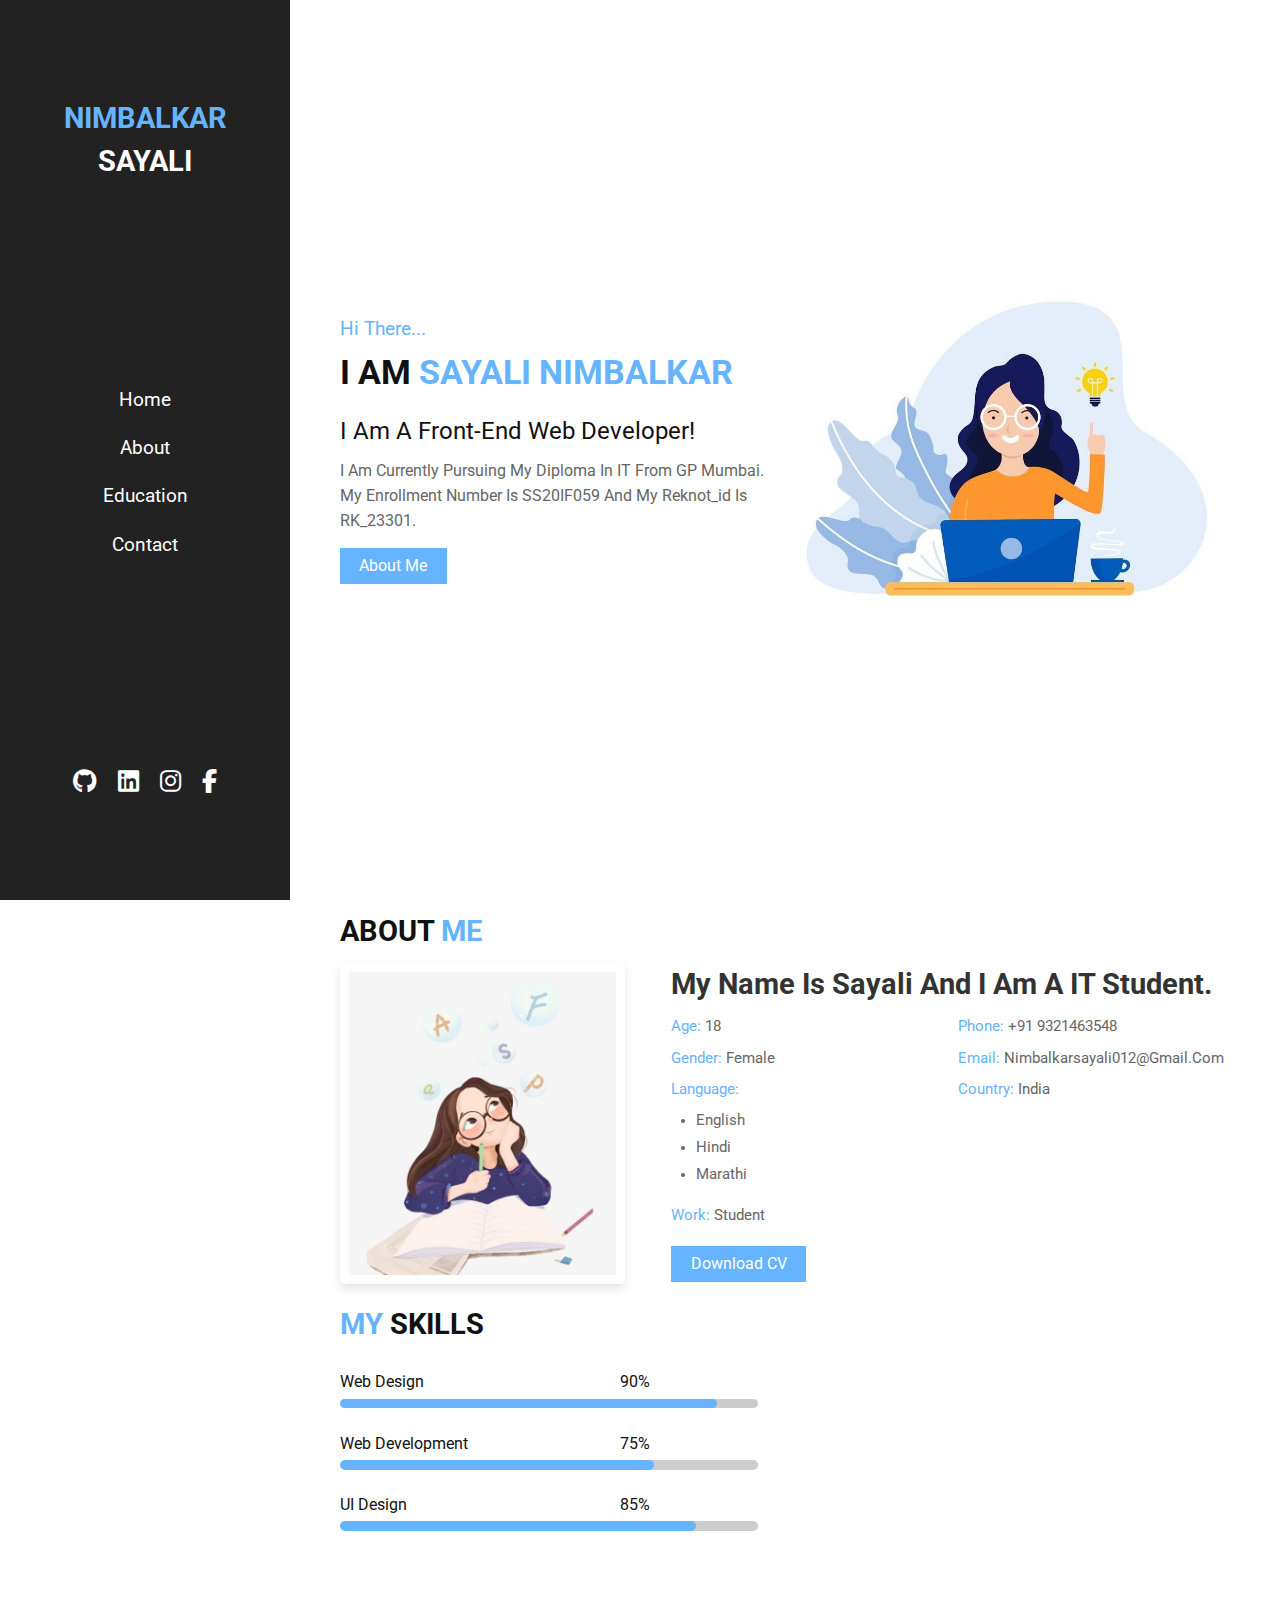
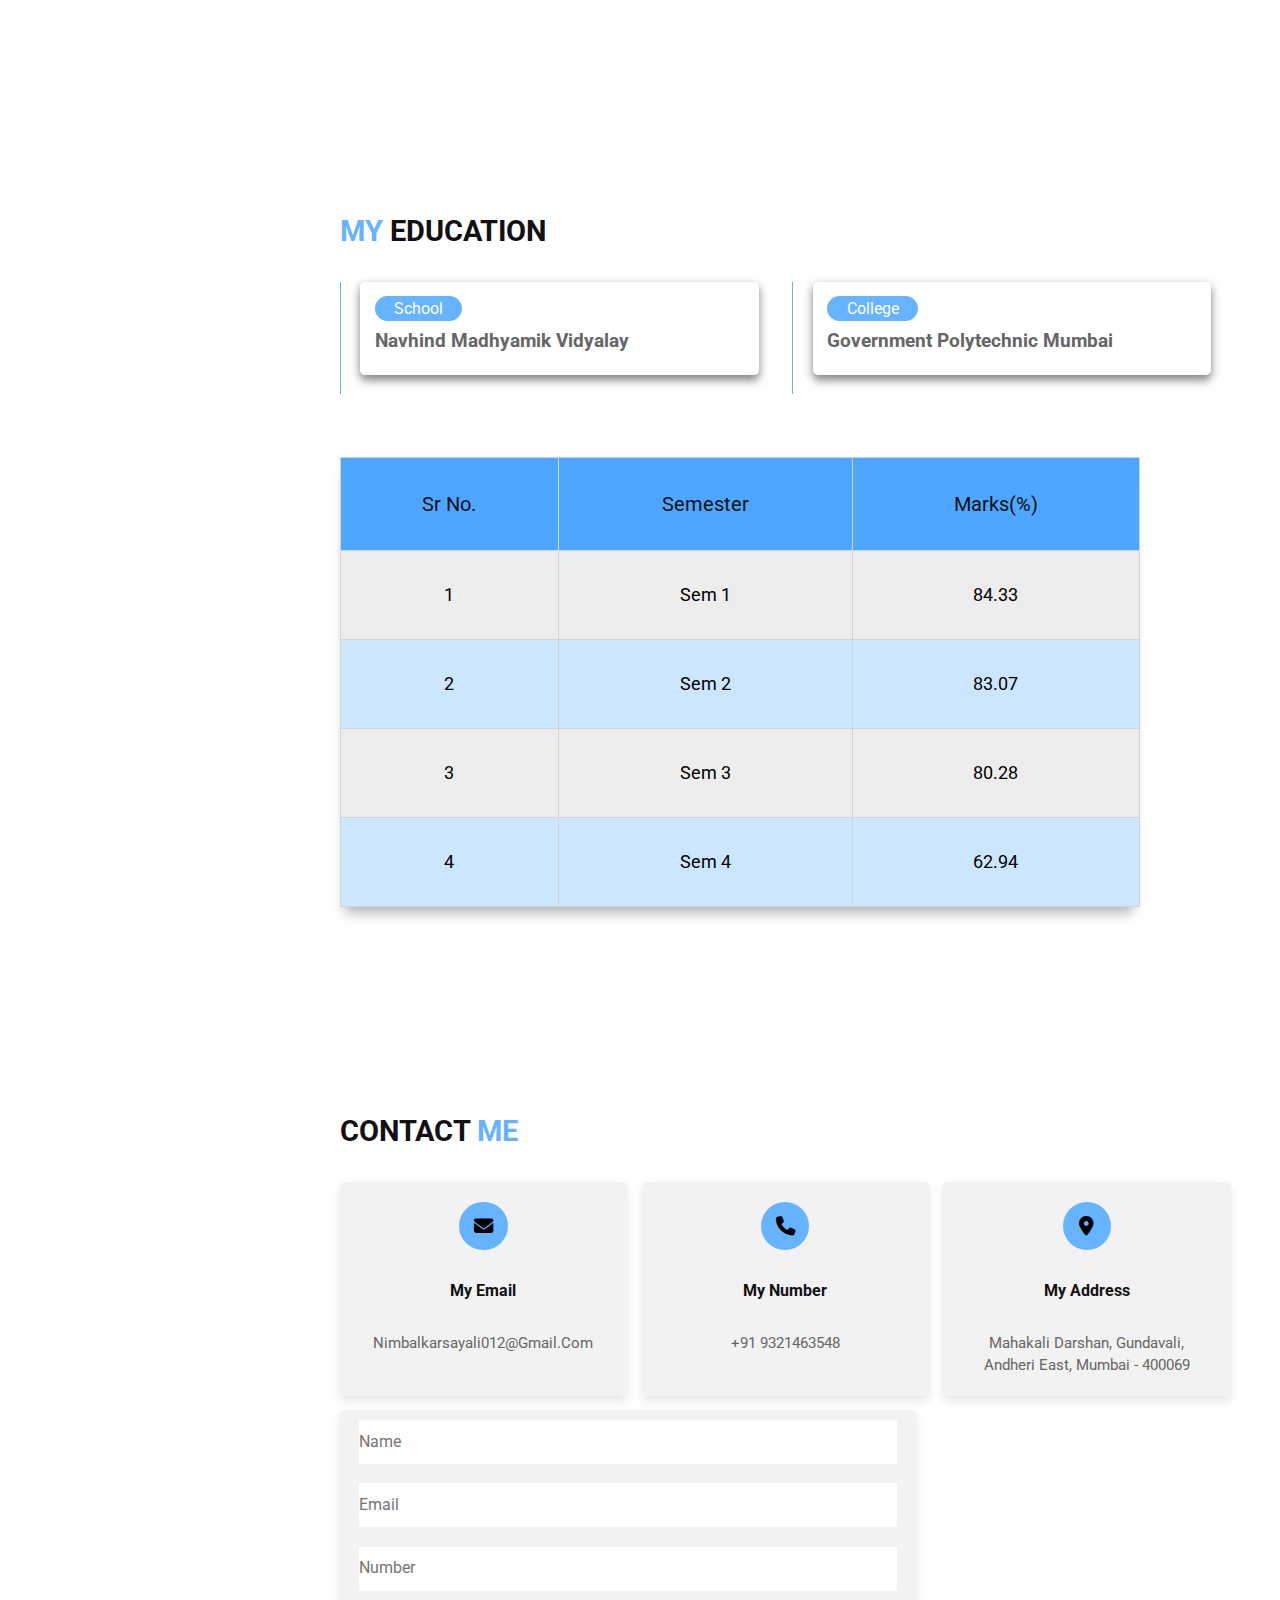
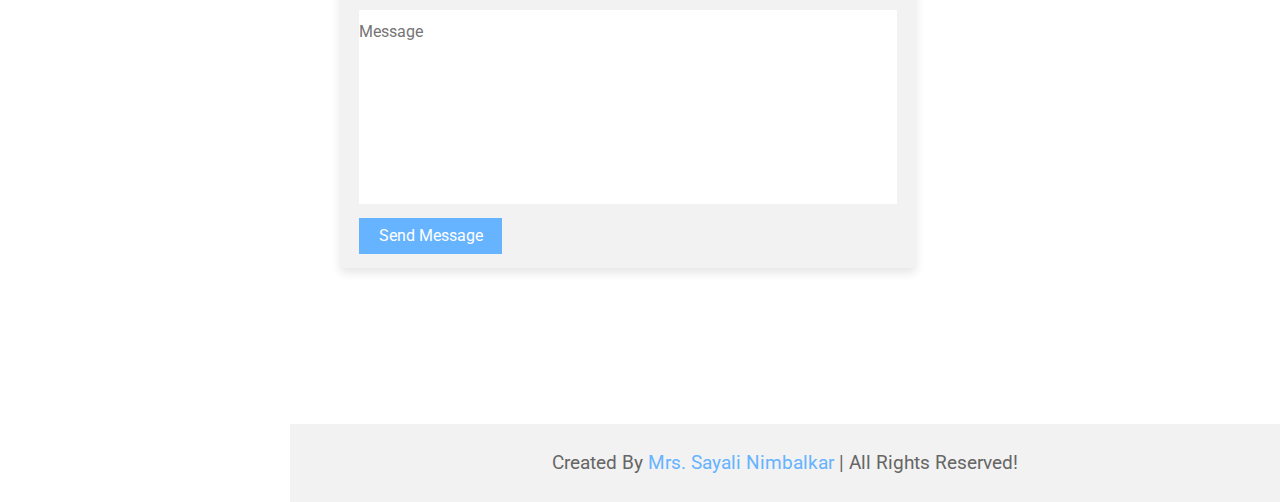
==== index.html @ c4626b8e "save it to github" ====
<!DOCTYPE html>
<html lang="en">
<head>
    <meta charset="UTF-8">
    <meta http-equiv="X-UA-Compatible" content="IE=edge">
    <meta name="viewport" content="width=device-width, initial-scale=1.0">
    <title>Portfolio</title>
     
    <link rel="stylesheet" href="https://cdnjs.cloudflare.com/ajax/libs/font-awesome/6.2.1/css/all.min.css">
    <link rel="stylesheet" href="style.css">
</head>
<body>

    <div id="menu-bars" class="fas fa-bars"></div>
    <header>
        <a href="#" class="logo"><span>Nimbalkar</span> Sayali </a>

        <nav class="navbar">
            <a href="#home">home</a>
            <a href="#about">about</a>
            <a href="#education">education</a>
            <a href="#contact">contact</a>
        </nav>

        <div class="follow">
            <a href="https://github.com/SayaliNimbalkarr" class="fab fa-github"></a>
            <a href="https://www.linkedin.com/in/sayali-nimbalkar" class="fab fa-linkedin"></a>
            <a href="https://www.instagram.com/sayaliii.21/" class="fab fa-instagram"></a>
            <a href="https://www.facebook.com/sayalinimbalkar.21/" class="fab fa-facebook-f"></a> 
        </div>
    </header>

    
    <section class="home" id="home">
        <div class="content">
            <span class="hi">Hi there...</span>
            <h3> I am <span> Sayali Nimbalkar </span> </h3>
            <p class="info"> I am a front-end web developer! </p>
            <p class="text"> I am currently pursuing my diploma in IT from GP Mumbai.
                My enrollment number is SS20IF059 and my Reknot_id is
                RK_23301. </p>
            <a href="#about" class="btn">About me</a>
        </div>

        <div class="image">
            <img src="images/h-img.jpg" alt="">
        </div>

    </section> 


    <section class="about" id="about">
        <h1 class="heading"> about <span> me </span> </h1>

        <div class="row-1">
            <div class="image">
                <img src="images/a-img.jpg" alt="">
            </div>

            <div class="content">
                <h3> my name is sayali and i am a IT student. </h3>
        
                <div class="box-container">
                    <div class="box">
                        <p> <span> age: </span> 18 </p>
                        <p> <span> gender: </span> female </p>
                        <p> <span> language: </span> <ul><li>english</li> <li>hindi</li> <li>marathi</li></ul> </p>
                        <p> <span> work: </span> student </p>
                    </div>
                    <div class="box">
                        <p> <span> phone: </span> +91 9321463548 </p>
                        <p> <span> email: </span> nimbalkarsayali012@gmail.com </p>
                        <p> <span> country: </span> india </p>
                    </div>
                </div>
                <a href="#" class="btn">download CV</a>
            </div>
        </div>

        <h1 class="heading"> <span> my </span> skills </h1>

        <div class="row-2">
            <div class="skills">
                <div class="progress">
                    <h3>web design <span> 90% </span> </h3>
                    <div class="bar"> <span></span> </div>
                </div>
                <div class="progress">
                    <h3>web development <span> 75% </span> </h3>
                    <div class="bar"> <span></span> </div>
                </div>
                <div class="progress">
                    <h3>UI design <span> 85% </span> </h3>
                    <div class="bar"> <span></span> </div>
                </div>
            </div>
        </div>
    </section>


    <section class="education" id="education">
        <h1 class="heading"> <span> my </span> education </h1>

        <div class="box-container">
            <div class="box"> 
                <div class="content">
                    <span>school</span>
                    <h3>navhind madhyamik vidyalay</h3>
                </div>
            </div>
            <div class="box"> 
                <div class="content">
                    <span>college</span>
                    <h3>government polytechnic mumbai</h3>
                </div>
            </div>
        </div> 
        <div class="filter">

            <table>
                <tr>
                    <th>sr no.</th>
                    <th>semester</th>
                    <th>marks(%)</th>
                </tr>
                <tr>
                    <td>1</td>
                    <td>sem 1</td>
                    <td>84.33</td>
                </tr>
                <tr>
                    <td>2</td>
                    <td>sem 2</td>
                    <td>83.07</td>
                </tr>
                <tr>
                    <td>3</td>
                    <td>sem 3</td>
                    <td>80.28</td>
                </tr>
                <tr>
                    <td>4</td>
                    <td>sem 4</td>
                    <td>62.94</td>
                </tr>
            </table> 
        </div>
    </section>


    <section class="contact" id="contact">
        <h1 class="heading"> contact <span> me </span></h1>
        <div class="icons-container">
            <div class="icons">
                <i class="fas fa-envelope"></i>
                <h3>my email</h3>
                <p>nimbalkarsayali012@gmail.com</p>
            </div>
            <div class="icons">
                <i class="fas fa-phone"></i>
                <h3>my number</h3>
                <p>+91 9321463548</p>
            </div>
            <div class="icons">
                <i class="fas fa-map-marker-alt"></i>
                <h3>my address</h3>
                <p>Mahakali darshan, Gundavali, Andheri east, Mumbai - 400069</p>
            </div>
        </div>
        <div class="row">
            <form action="">
                <input type="text" placeholder="name" class="box">
                <input type="email" placeholder="email" class="box">
                <input type="number" placeholder="number" class="box">

                <textarea name="" placeholder="message" id="" cols="30" rows="10"></textarea>
                <input type="submit" class="btn" value="send message">
            </form>

            <iframe class="map" src="https://www.google.com/maps/embed?pb=!1m18!1m12!1m3!1d15079.453890916478!2d72.86097912582578!3d19.113644443059563!2m3!1f0!2f0!3f0!3m2!1i1024!2i768!4f13.1!3m3!1m2!1s0x3be7c83c05b7fc89%3A0xbe87eb057f3aafda!2sAndheri%2C%20Maharashtra%20400053!5e0!3m2!1sen!2sin!4v1674897052791!5m2!1sen!2sin" allowfullscreen="" loading="lazy"></iframe>
        </div>
    </section>


    <footer> created by <span> mrs. sayali nimbalkar </span> | all rights reserved! </footer>
    

    <script src="script.js"></script>
</body>
</html>
---- style.css ----
@import url('https://fonts.googleapis.com/css2?family=Roboto:ital,wght@0,100;0,300;0,400;1,100;1,300&display=swap');

root{
    --main-color: #66b3ff;
}
*{
    font-family: 'Roboto', sans-serif;
    margin: 0;
    padding: 0;
    box-sizing: border-box;
    outline: none;
    border: none;
    text-decoration: none;
    text-transform: capitalize;
    transition: all .2s linear;
    line-height: 1.5;
}

html{
    font-size: 60.5%;
    overflow-x: hidden;
    scroll-behavior: smooth;
}

body{
    background: #fff;
    padding-left: 30rem; 
}

section{
    padding: 1rem 5%;
    min-height: 100vh;
}

.heading{
    font-size: 3rem;
    padding-bottom: 1rem;
    color: #111;
    text-transform: uppercase;
}

.heading span{
    color: #66b3ff;
    text-transform: uppercase;
}
.btn{
    display: inline-block;
    margin-top: 1rem;
    padding: .6rem 2rem;
    background: #66b3ff;
    color: #fff;
    cursor: pointer;
    font-size: 1.7rem;
    margin-bottom: 2px;
}
.btn:hover{
    background: #111;
    letter-spacing: .2rem;
}

header{
    position: fixed;
    top: 0;
    left: 0;
    bottom: 0;
    background: #222;
    display: flex;
    align-items: center;
    justify-content: space-between;
    z-index: 1000;
    flex-flow: column;
    padding: 10rem 6rem;
    width: 30rem;
    text-align: center;
}
header .logo{
    text-transform: uppercase;
    color: #fff;
    font-size: 3rem;
    font-weight: bolder;
}
header .logo span{
    text-transform: uppercase;
    color: #66b3ff;
}
header .navbar a{
    display: block;
    font-size: 2rem;
    color: #fff;
    margin: 2rem 0;
}
header .navbar a:hover{
    letter-spacing: .2rem;
    color: #66b3ff;
}
header .follow a{
    font-size: 2.5rem;
    color: #fff;
    margin: 1rem; 
}
header .follow a:hover{
    color:#66b3ff;
    transform: scale(1.2) translateY(-5px);
}

#menu-bars{
    position: fixed;
    top: 1rem;
    right: 1rem;
    z-index: 1000;
    background: #66b3ff;
    color: #fff;
    border-radius: .5rem;
    padding: 1rem 1.5rem;
    font-size: 3rem;
    cursor: pointer;
    display: none;
}

.home{
    display: flex;
    align-items: center;
    flex-wrap: wrap;
    gap: .5rem;
}
.home .image{
    flex: 1 1 40rem;
}
.home .image img{
    width: 100%;
}
.home .content{
    flex: 1 1 40rem;
}
.home .content .hi{
    font-size: 2rem;
    color: #66b3ff;
    padding: .5rem 0;
}
.home .content h3{
    font-size: 3.5rem;
    color: #111;
    text-transform: uppercase;
    padding: .5rem 0;
}
.home .content h3 span{
    color: #66b3ff;
    text-transform: uppercase;
}
ul{
    padding-left: 2rem;
}
ul li{
    color:#666;
    font-size: 1.5rem;
    margin: .5rem;
}
.home .content .info{
    font-size: 2.5rem;
    color: #111;
    padding: .5rem 0;
    margin-top: 5px;
}
.home .content .text{
    font-size: 1.7rem;
    color: #666; 
    padding: .5rem 0;
}

.about .row-1{
    display: flex;
    flex-wrap: wrap;
    gap: 1.5rem;
    padding-bottom: 2rem;
}
.about .row-1 .image{
    flex: 1 1 25rem;
}
.about .row-1 .image img{
    height: 100%;
    width: 90%;
    object-fit: cover;
    border: 1rem solid #fff;
    border-radius: .5rem;
    box-shadow: 0 .5rem 1rem rgba(0,0,0,.1);
}
.about .row-1 .content{
    flex: 1 1 50rem;
}

.about .row-1 .content h3{
    color: #333;
    font-size: 3rem;
}
.about .row-1 .content p{
    color: #666;
    font-size: 1.5rem;
    padding: .5rem 0;
}
.about .row-1 .content .box-container{
    display: flex;
    flex-wrap: wrap;
    gap: 1.5rem;
    padding: .5rem 0; 
}
.about .row-1 .content .box-container .box{
    flex: 1 1 20rem;
}
.about .row-1 .content .box-container .box span{
    color: #66b3ff; 
}
.about .row-2{
    display: flex;
    flex-wrap: wrap;
    gap: 1.5rem;
    align-items: center;
}
.about .row-2 .skills{
    flex: 1 1 40rem;
}
.about .row-2 .skills .progress{
    padding: 1rem 0;
}
.about .row-2 .skills .progress h3{
    display: flex;
    justify-content: space-between;
    padding: .4rem 0;
    font-size: 1.7rem;
    color: #111;
    font-weight: 400;
    margin-right: 60rem;
}
.about .row-2 .skills .progress .bar{
    width: 47%;
    background: #ccc;
    overflow: hidden;
    height: 1rem;
    border-radius: 50rem;
}
.about .row-2 .skills .progress .bar span{
    display: block;
    height: 100%;
    background: #66b3ff;
    border-radius: 50rem;
}
.about .row-2 .skills .progress:nth-child(1) .bar span{
    width: 90%;
}
.about .row-2 .skills .progress:nth-child(2) .bar span{
    width: 75%;
}
.about .row-2 .skills .progress:nth-child(3) .bar span{
    width: 85%;
}
.about .row-2 .box-container{
    flex: 1 1 40rem;
}

.education .box-container{
    display: flex;
    flex-wrap: wrap;
    gap: 1.5rem;
}
.education .box-container .box{
    position: relative;
    flex: 1 1 33rem;
    border-left: .2rem solid #66b3ff;
    padding-left: 2rem;
    padding-right: 2rem;
    padding-bottom: 2rem;
    margin-top: 2rem;
    margin-bottom: 6.5rem;
}
.education .box-container .box .content{
    background: #fff;
    padding: 1.5rem;
    box-shadow: 0 .5rem 1rem rgba(0,0,0,.5);
    border-radius: .5rem;
}
.education .box-container .box .content span{
    color: #fff;
    font-size: 1.7rem;
    background: #66b3ff;
    border-radius: 50rem;
    padding: .3rem 2rem;
}
.education .box-container .box .content h3{
    font-size: 2rem;
    padding: .5rem 0;
    color: #666;
}

table{
    width: 800px;
    height: 50vh;
    box-shadow: -1px 12px 12px -6px rgba(0,0,0,.3);
}
table, td, th{
    padding: 20px;
    border: 1px solid lightgrey;
    border-collapse: collapse;
    text-align: center;
}
td{
    font-size: 18px;
    font-weight: 400;
}
th{
    background-color: #4da6ff;
    font-size: 20px;
    font-weight: 400;
    color: #111;
}
tr:nth-child(odd){
    background-color: #cce6ff;
}
tr:nth-child(odd):hover{
    background-color: #4da6ff;
    color: #fff;
}
tr:nth-child(even){
    background-color: #ededed;
}
tr:nth-child(even):hover{
    background-color: lightgrey;
    color: #fff;
}

.contact .icons-container{
    display: flex;
    gap: 1.5rem;
    flex-wrap: wrap;
    padding-bottom: 1.5rem;
}
.contact .icons-container .icons{
    flex: 1 1 25rem;
    text-align: center;
    margin-top: 2rem;
    padding: 2rem;
    background: #f2f2f2;
    box-shadow: 0 .5rem 1rem rgba(0,0,0,.1);
    border-radius: .5rem;
}
.contact .icons-container .icons i{
    height: 5rem;
    width: 5rem;
    line-height: 5rem;
    font-size: 2rem;
    background: #66b3ff;
    border-radius: 50%;
}
.contact .icons-container .icons h3{
    color: #111;
    font-size: 1.7rem;
    padding: 3rem 0;
}
.contact .icons-container .icons p{
    color: #666;
    font-size: 1.5rem;
}

.contact .row{
    display: flex;
    flex-wrap: wrap;
    gap: 1.5rem;
}
.contact .row form{
    flex: 1 1 55rem;
    background: #f2f2f2;
    padding: 0 2rem;
    box-shadow: 0 .5rem 1rem rgba(0,0,0,.1);
    border-radius: .5rem;
}
.contact .row map{
    flex: 1 1 25rem;
    border: 1rem solid #ccc;
    box-shadow: 0 .5rem 1rem rgba(0,0,0,.1);
    border-radius: .5rem;
    width: 100%;
}
.contact .row form .box,
.contact .row form textarea{
    width: 100%;
    border-radius: .1rem solid #333;
    color: #333;
    text-transform: none;
    font-size: 1.7rem;
    padding: 1rem 0;
    margin: 1rem 0;
}
.contact .row form .box:focus,
.contact .row form textarea:focus{
    border-color: #66b3ff;
}
.contact .row form .box::placeholder,
.contact .row form textarea::placeholder{
    text-transform: capitalize;
}
.contact .row form textarea{
    height: 20rem;
    resize: none;
}
.contact .row form .btn{
    margin-top: 0;
    margin-bottom: 1.5rem; 
}

footer{
    margin-top: 2.5rem;
    font-size: 2rem;
    padding: 2.5rem;
    text-align: center;
    color: #666;
    background: #f2f2f2;
}
footer span{
    color: #66b3ff;
}



















/* media queries */
@media (max-width:991px){
    html{
        font-size: 54%;
    }
    body{
        padding: 0;
    }

    #menu-bars{
        display: initial;
    }

    header{
        left: -120%;
    }

    header.active{
        left: 0%;
    }
}

@media (max-width:450px){
    html{
        font-size: 50%;
    }
    
    header{
        width: 100%; 
    }
    .education .box-container .box{
        padding-left: 0;
    }
    .education .box-container .box{
        padding-right: 0;
    }
}
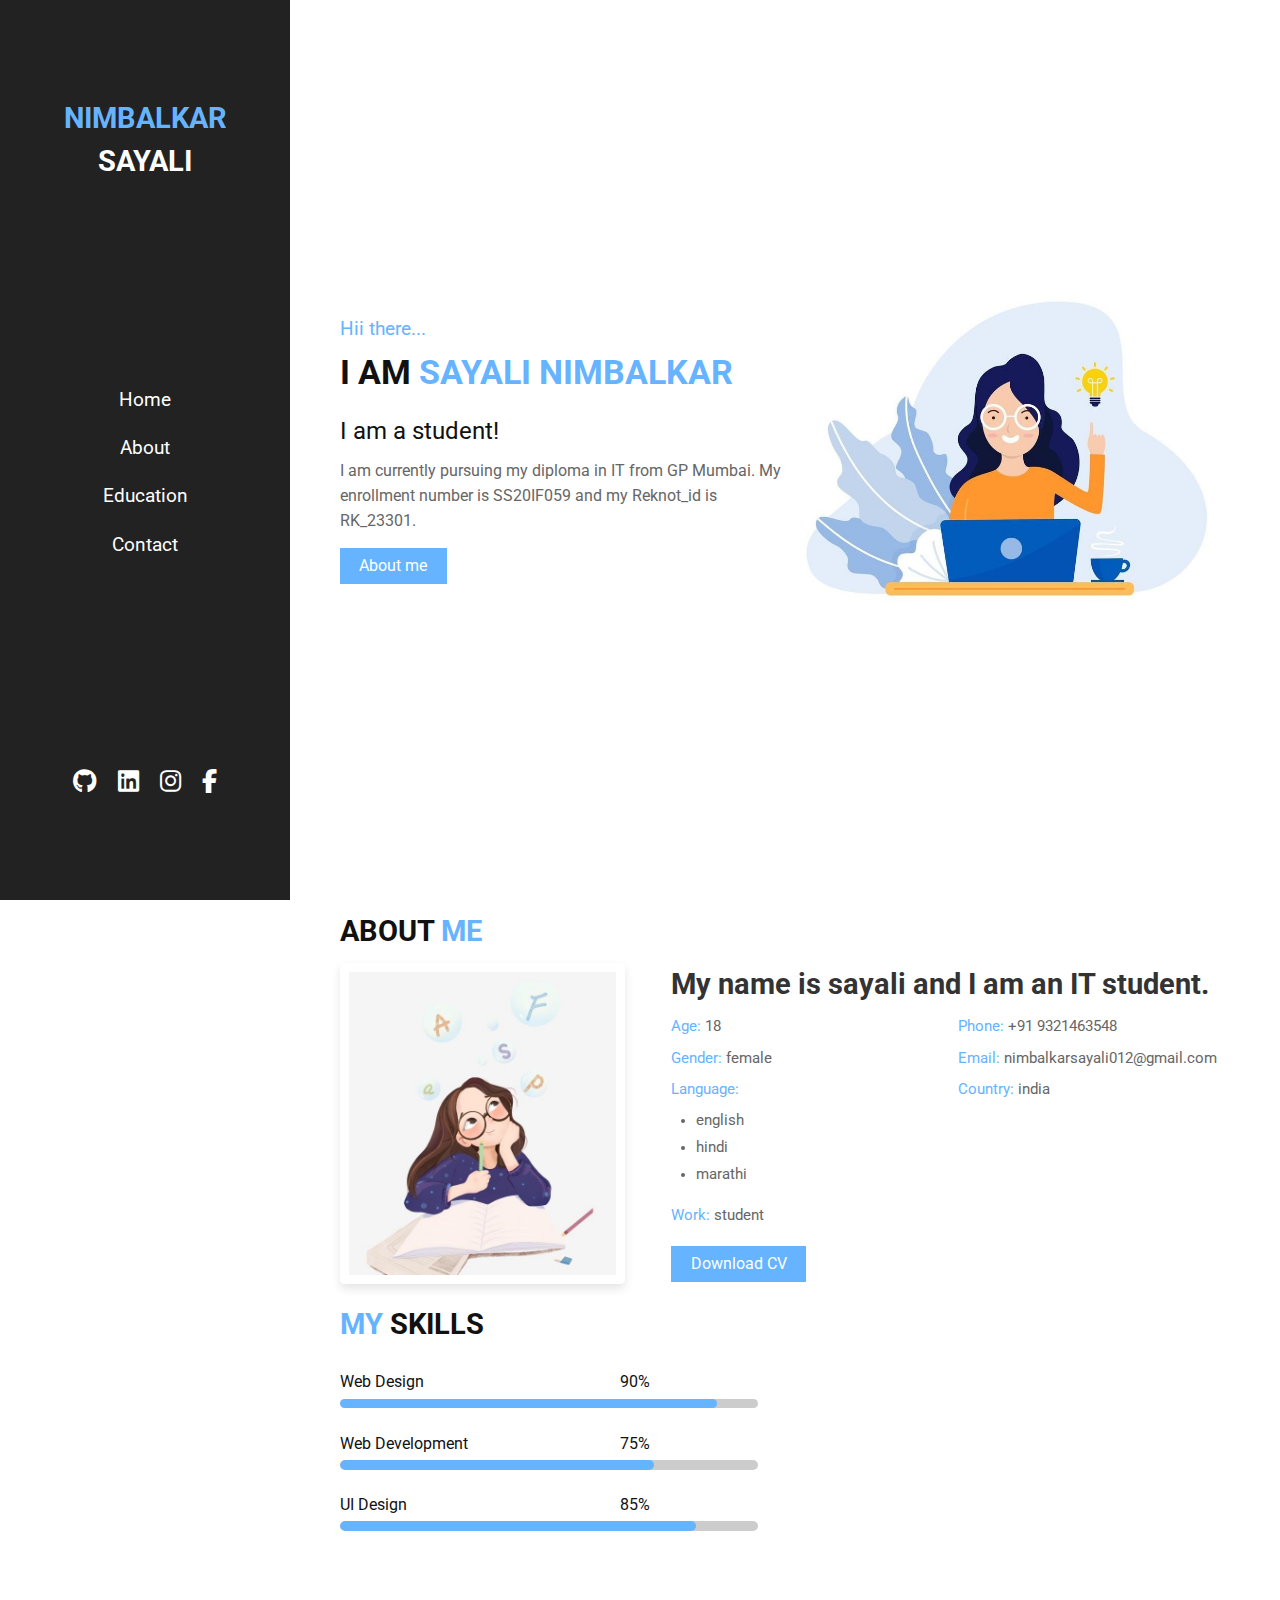
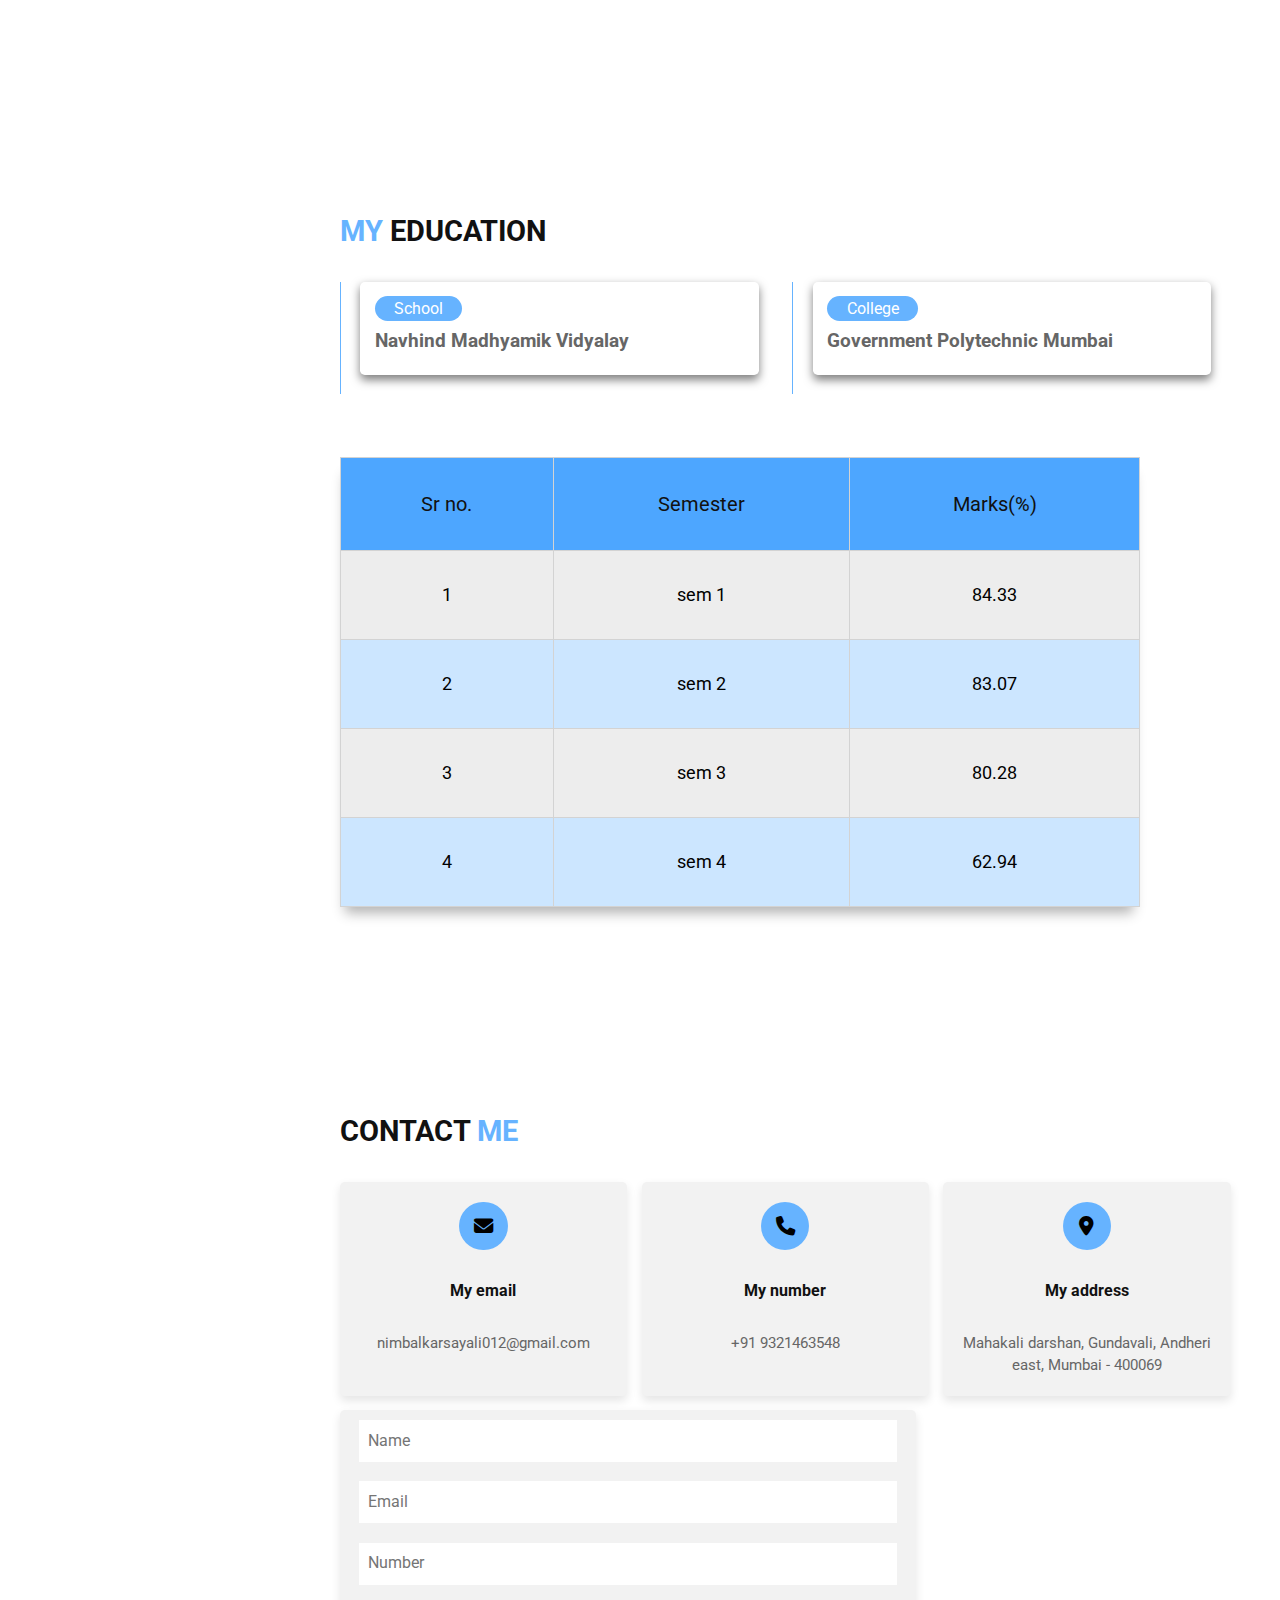
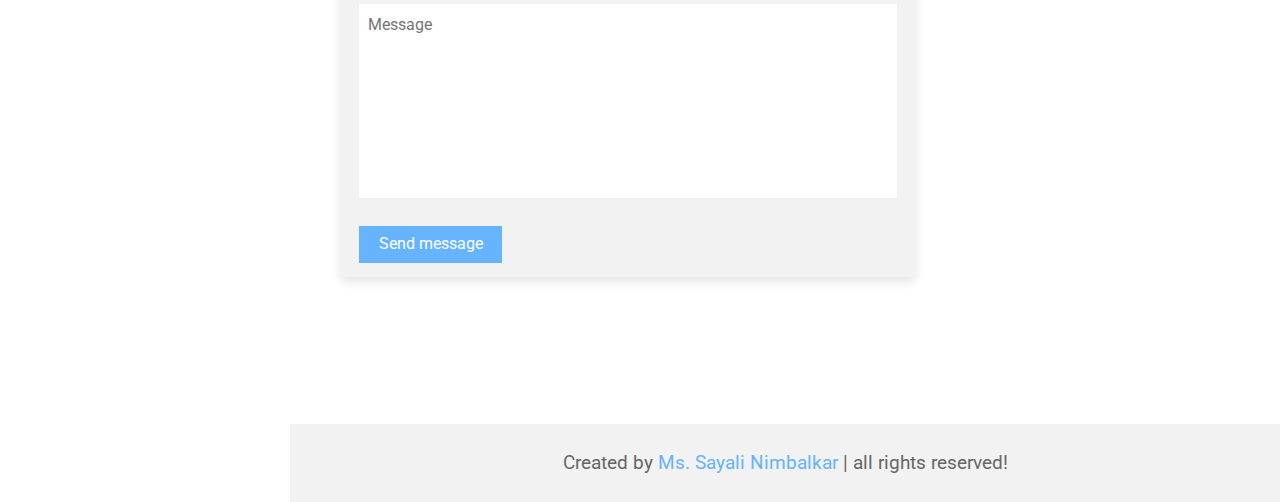
==== commit ef2d109e: "save changes" ====
--- a/index.html
+++ b/index.html
@@ -16,26 +16,26 @@
         <a href="#" class="logo"><span>Nimbalkar</span> Sayali </a>
 
         <nav class="navbar">
-            <a href="#home">home</a>
-            <a href="#about">about</a>
-            <a href="#education">education</a>
-            <a href="#contact">contact</a>
+            <a href="#home">Home</a>
+            <a href="#about">About</a>
+            <a href="#education">Education</a>
+            <a href="#contact">Contact</a>
         </nav>
 
         <div class="follow">
             <a href="https://github.com/SayaliNimbalkarr" class="fab fa-github"></a>
-            <a href="https://www.linkedin.com/in/sayali-nimbalkar" class="fab fa-linkedin"></a>
+            <a href="https://www.linkedin.com/in/sayali-nimbalkar/" class="fab fa-linkedin"></a>
             <a href="https://www.instagram.com/sayaliii.21/" class="fab fa-instagram"></a>
             <a href="https://www.facebook.com/sayalinimbalkar.21/" class="fab fa-facebook-f"></a> 
         </div>
     </header>
 
-    
+<!-- home section starts -->
     <section class="home" id="home">
         <div class="content">
-            <span class="hi">Hi there...</span>
+            <span class="hi">Hii there...</span>
             <h3> I am <span> Sayali Nimbalkar </span> </h3>
-            <p class="info"> I am a front-end web developer! </p>
+            <p class="info"> I am a student! </p>
             <p class="text"> I am currently pursuing my diploma in IT from GP Mumbai.
                 My enrollment number is SS20IF059 and my Reknot_id is
                 RK_23301. </p>
@@ -47,8 +47,9 @@
         </div>
 
     </section> 
+<!-- home section ends -->
 
-
+<!-- about section starts -->
     <section class="about" id="about">
         <h1 class="heading"> about <span> me </span> </h1>
 
@@ -58,60 +59,61 @@
             </div>
 
             <div class="content">
-                <h3> my name is sayali and i am a IT student. </h3>
+                <h3> My name is sayali and I am an IT student. </h3>
         
                 <div class="box-container">
                     <div class="box">
-                        <p> <span> age: </span> 18 </p>
-                        <p> <span> gender: </span> female </p>
-                        <p> <span> language: </span> <ul><li>english</li> <li>hindi</li> <li>marathi</li></ul> </p>
-                        <p> <span> work: </span> student </p>
+                        <p> <span> Age: </span> 18 </p>
+                        <p> <span> Gender: </span> female </p>
+                        <p> <span> Language: </span> <ul><li>english</li> <li>hindi</li> <li>marathi</li></ul> </p>
+                        <p> <span> Work: </span> student </p>
                     </div>
                     <div class="box">
-                        <p> <span> phone: </span> +91 9321463548 </p>
-                        <p> <span> email: </span> nimbalkarsayali012@gmail.com </p>
-                        <p> <span> country: </span> india </p>
+                        <p> <span> Phone: </span> +91 9321463548 </p>
+                        <p> <span> Email: </span> nimbalkarsayali012@gmail.com </p>
+                        <p> <span> Country: </span> india </p>
                     </div>
                 </div>
-                <a href="#" class="btn">download CV</a>
+                <a href="#" class="btn">Download CV</a>
             </div>
         </div>
 
-        <h1 class="heading"> <span> my </span> skills </h1>
+        <h1 class="heading"> <span> My </span> skills </h1>
 
         <div class="row-2">
             <div class="skills">
                 <div class="progress">
-                    <h3>web design <span> 90% </span> </h3>
+                    <h3>Web Design <span> 90% </span> </h3>
                     <div class="bar"> <span></span> </div>
                 </div>
                 <div class="progress">
-                    <h3>web development <span> 75% </span> </h3>
+                    <h3>Web Development <span> 75% </span> </h3>
                     <div class="bar"> <span></span> </div>
                 </div>
                 <div class="progress">
-                    <h3>UI design <span> 85% </span> </h3>
+                    <h3>UI Design <span> 85% </span> </h3>
                     <div class="bar"> <span></span> </div>
                 </div>
             </div>
         </div>
     </section>
+<!-- about section ends -->
 
-
+<!-- education section starts -->
     <section class="education" id="education">
         <h1 class="heading"> <span> my </span> education </h1>
 
         <div class="box-container">
             <div class="box"> 
                 <div class="content">
-                    <span>school</span>
-                    <h3>navhind madhyamik vidyalay</h3>
+                    <span>School</span>
+                    <h3>Navhind Madhyamik Vidyalay</h3>
                 </div>
             </div>
             <div class="box"> 
                 <div class="content">
-                    <span>college</span>
-                    <h3>government polytechnic mumbai</h3>
+                    <span>College</span>
+                    <h3>Government Polytechnic Mumbai</h3>
                 </div>
             </div>
         </div> 
@@ -119,9 +121,9 @@
 
             <table>
                 <tr>
-                    <th>sr no.</th>
-                    <th>semester</th>
-                    <th>marks(%)</th>
+                    <th>Sr no.</th>
+                    <th>Semester</th>
+                    <th>Marks(%)</th>
                 </tr>
                 <tr>
                     <td>1</td>
@@ -146,43 +148,45 @@
             </table> 
         </div>
     </section>
+<!-- education section ends -->
 
-
+<!-- contact section starts -->
     <section class="contact" id="contact">
         <h1 class="heading"> contact <span> me </span></h1>
         <div class="icons-container">
             <div class="icons">
                 <i class="fas fa-envelope"></i>
-                <h3>my email</h3>
+                <h3>My email</h3>
                 <p>nimbalkarsayali012@gmail.com</p>
             </div>
             <div class="icons">
                 <i class="fas fa-phone"></i>
-                <h3>my number</h3>
+                <h3>My number</h3>
                 <p>+91 9321463548</p>
             </div>
             <div class="icons">
                 <i class="fas fa-map-marker-alt"></i>
-                <h3>my address</h3>
+                <h3>My address</h3>
                 <p>Mahakali darshan, Gundavali, Andheri east, Mumbai - 400069</p>
             </div>
         </div>
         <div class="row">
             <form action="">
-                <input type="text" placeholder="name" class="box">
+                <input style="padding-right: 15px;" type="text" placeholder="name" class="box">
                 <input type="email" placeholder="email" class="box">
-                <input type="number" placeholder="number" class="box">
+                <input type="number" placeholder="number" class="box"> 
 
                 <textarea name="" placeholder="message" id="" cols="30" rows="10"></textarea>
-                <input type="submit" class="btn" value="send message">
+                <input type="submit" class="btn" value="Send message">
             </form>
 
             <iframe class="map" src="https://www.google.com/maps/embed?pb=!1m18!1m12!1m3!1d15079.453890916478!2d72.86097912582578!3d19.113644443059563!2m3!1f0!2f0!3f0!3m2!1i1024!2i768!4f13.1!3m3!1m2!1s0x3be7c83c05b7fc89%3A0xbe87eb057f3aafda!2sAndheri%2C%20Maharashtra%20400053!5e0!3m2!1sen!2sin!4v1674897052791!5m2!1sen!2sin" allowfullscreen="" loading="lazy"></iframe>
         </div>
     </section>
+<!-- contact section ends -->
 
 
-    <footer> created by <span> mrs. sayali nimbalkar </span> | all rights reserved! </footer>
+    <footer> Created by <span> Ms. Sayali Nimbalkar </span> | all rights reserved! </footer>
     
 
     <script src="script.js"></script>
--- a/style.css
+++ b/style.css
@@ -11,7 +11,7 @@
     outline: none;
     border: none;
     text-decoration: none;
-    text-transform: capitalize;
+    /* text-transform: capitalize; */
     transition: all .2s linear;
     line-height: 1.5;
 }
@@ -78,10 +78,12 @@
     color: #fff;
     font-size: 3rem;
     font-weight: bolder;
+    cursor: default;
 }
 header .logo span{
     text-transform: uppercase;
     color: #66b3ff;
+    cursor: default;
 }
 header .navbar a{
     display: block;
@@ -385,12 +387,12 @@
     color: #333;
     text-transform: none;
     font-size: 1.7rem;
-    padding: 1rem 0;
+    padding: .9rem ;
     margin: 1rem 0;
 }
-.contact .row form .box:focus,
-.contact .row form textarea:focus{
-    border-color: #66b3ff;
+.contact .row form .box:hover,
+.contact .row form textarea:hover{
+    border: 1px solid #666;
 }
 .contact .row form .box::placeholder,
 .contact .row form textarea::placeholder{
@@ -401,7 +403,7 @@
     resize: none;
 }
 .contact .row form .btn{
-    margin-top: 0;
+    margin-top: 1.5rem;
     margin-bottom: 1.5rem; 
 }
 
@@ -412,9 +414,11 @@
     text-align: center;
     color: #666;
     background: #f2f2f2;
+    cursor: default;
 }
 footer span{
     color: #66b3ff;
+    cursor: pointer;
 }
 
 
